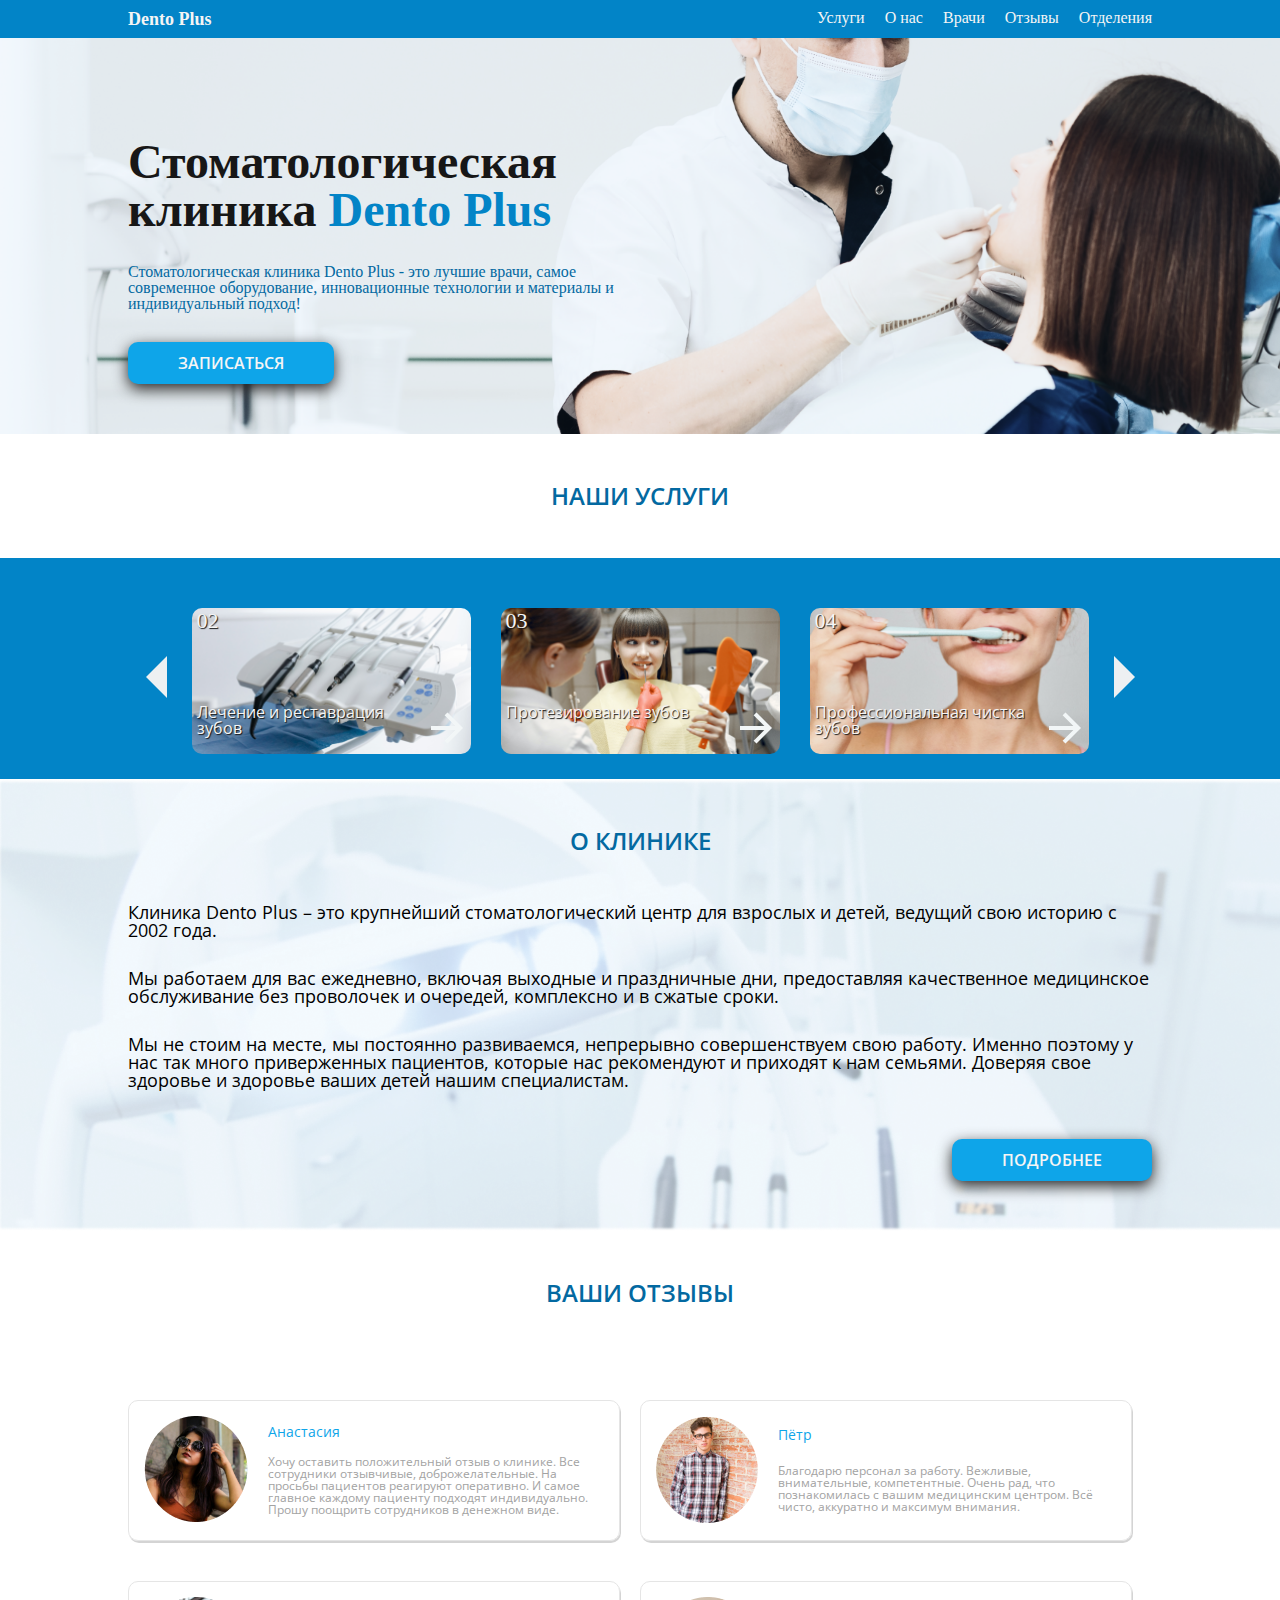
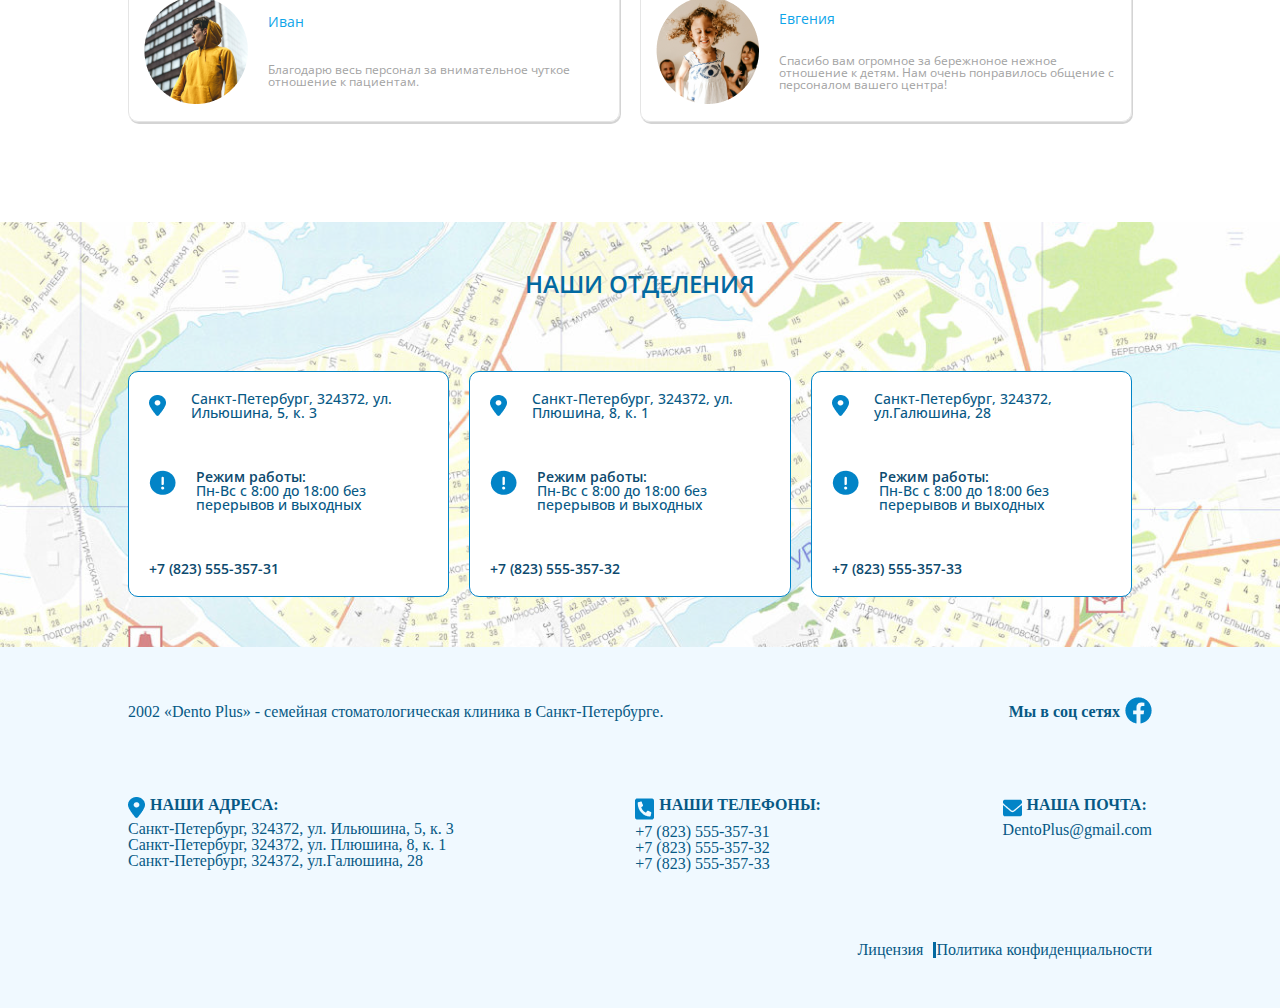
==== index.html @ 9b153ee0 "добавлен раздел со специалистами" ====
<!DOCTYPE html>
<html>
    <head>
        <meta charset="utf-8"/>
        <meta content="width=device-width, initial-scale=1.0" name="viewport">
        <title>Стоматология Dento Plus</title>
        <link rel="stylesheet" type="text/css" href="index.css"/>
        <link rel="stylesheet" type="text/css" href="Caries.html"/>
        <link rel="stylesheet" type="text/css" href="reset.css"/>
        <link rel="preconnect" href="https://fonts.googleapis.com">
        <link rel="preconnect" href="https://fonts.gstatic.com" crossorigin>
        <link href="https://fonts.googleapis.com/css2?family=Open+Sans:ital,wght@0,300;0,400;0,500;0,700;1,300;1,500&display=swap" rel="stylesheet">

    </head>
    <body>
        <header>
            <div class="head-line">
                <div class="content">
                    <div class="head-line__items">
                        <div class="dentoplus">Dento Plus</div>
                    <div class="head-line__navigation">
                        <div class="head-line__navigation_item">Услуги</div>
                        <div class="head-line__navigation_item">О нас</div>
                        <div class="head-line__navigation_item">Врачи</div>
                        <div class="head-line__navigation_item">Отзывы</div>
                        <div class="head-line__navigation_item">Отделения</div>

                    </div>
                    </div>

                </div>
            </div>
            <div class="head-image">
                <div class="content">
                    <div class="headtext-container">
                        <div class="headtext-container__title">Стоматологическая клиника <span class="headtext-container__titledento">Dento Plus</span></div>
                        <div class="headtext-container__text">Стоматологическая клиника Dentо Plus - это лучшие врачи, 
                            самое современное оборудование, инновационные технологии и материалы и индивидуальный подход!
                        </div>
                        <div class="headtext-container__button"><button>ЗАПИСАТЬСЯ</button></div>
    
                    </div>

                </div>
                
            </div>
        </header>
        <main>
            <div class="content"><div class="title service-title" align=center >НАШИ УСЛУГИ</div></div>
            
            <div class="service-area">
                
                <div class="content service-content">
                    <div class="arrow-icon">
                        <img src="dentoplus-images/arrow_left_icon.png" alt=""/>
                    </div>
                    <div class="service-container__items">
                        <div class="service-container__item service02">
                           <div class="service-container__item_number">02</div>
                           <div class="service-container_item__mini">
                              <div class="service-container__item_name">Лечение и реставрация зубов</div>
                              <div class="arrow-right"> <img src="dentoplus-images/arrow_right_line_icon.png" alt=""/></div>
                            </div>
                        </div>
                        <div class="service-container__item service03">
                            <div class="service-container__item_number">03</div>
                            <div class="service-container_item__mini">
                                <div class="service-container__item_name">Протезирование зубов</div>
                                <div class="arrow-right"> <img src="dentoplus-images/arrow_right_line_icon.png" alt=""/></div>
                            </div>
                        </div>
                        <div class="service-container__item service04">
                            <div class="service-container__item_number">04</div>
                            <div class="service-container_item__mini">
                                <div class="service-container__item_name">Профессиональная чистка зубов</div>
                                 <div class="arrow-right"> <img src="dentoplus-images/arrow_right_line_icon.png" alt=""/></div>
                            </div>
                            
                        </div>
                    </div>
                    <div class="arrow-icon">
                        <img src="dentoplus-images/arrow_icontoright.png" alt=""/>
                    </div>
                </div>
                
            </div>
            <div class="about-clinic__area">
                <div class="content about-clinic__container">
                    <div class="title about-clinic__container_title" align="center">О КЛИНИКЕ</div>
                    <div class="about-clinic__container_text">
                        <p>Клиника Dentо Plus  – это крупнейший стоматологический центр для взрослых и детей, ведущий свою историю с 2002 года.</p>
                        <p>Мы работаем для вас ежедневно, включая выходные и праздничные дни, предоставляя качественное медицинское обслуживание 
                            без проволочек и очередей, комплексно и в сжатые сроки.</p>
                        <p>Мы не стоим на месте, мы постоянно развиваемся, непрерывно совершенствуем свою работу. 
                            Именно поэтому у нас так много приверженных пациентов, которые нас рекомендуют и приходят к нам семьями. 
                            Доверяя свое здоровье и здоровье ваших детей нашим специалистам.</p>
                    </div>
                    <div class="about-clinic__container__button"><button>ПОДРОБНЕЕ</button></div>
                </div>
            </div>
            <div class="content">
                <div class="title" align="center">ВАШИ ОТЗЫВЫ</div>
                <div class="content content-feedback">
                    <div class="content-feedback__item">
                    <div class="client-image"><img src="dentoplus-images/client-1.png" alt=""/></div>
                    <div class="feedback-box">
                        <div class="feedback-box__name">Анастасия</div>
                        <div class="feedback-box__text">Хочу оставить положительный отзыв о клинике. 
                            Все сотрудники отзывчивые, доброжелательные. На просьбы пациентов реагируют оперативно. 
                            И самое главное каждому пациенту подходят индивидуально. Прошу поощрить сотрудников в денежном виде.</div>
                    </div>
                    </div>
                <div class="content-feedback__item">
                    <div class="client-image"> <img src="dentoplus-images/client-2.png" alt=""/> </div>
                    <div class="feedback-box">
                        <div class="feedback-box__name">Пётр</div>
                        <div class="feedback-box__text">Благодарю персонал за работу. Вежливые, внимательные, компетентные. 
                            Очень рад, что познакомилась с вашим медицинским центром. Всё чисто, аккуратно и максимум внимания.</div>
                    </div>
                </div>
                <div class="content-feedback__item">
                    <div class="client-image"> <img src="dentoplus-images\client-3.png" alt=""/> </div>
                    <div class="feedback-box">
                        <div class="feedback-box__name">Иван</div>
                        <div class="feedback-box__text">Благодарю весь персонал за внимательное чуткое отношение к пациентам.</div>
                    </div>
                </div>
                <div class="content-feedback__item">
                    <div class="client-image"> <img src="dentoplus-images\client-4.png" alt=""/></div>
                    <div class="feedback-box">
                        <div class="feedback-box__name">Евгения</div>
                        <div class="feedback-box__text">Спасибо вам огромное за бережноное нежное отношение к детям. Нам очень понравилось 
                            общение с персоналом вашего центра!</div>
                    </div>
                </div>
                </div>
            </div>
            <div class="branch-container">
                <div class="branch-container__background">
                    <div class="content"><div class="title branch-container__title" align="center">НАШИ ОТДЕЛЕНИЯ</div>
                    <div class="branch-container__items">
                        <div class="branch-container__item">
                            <div class="branch-container__item-adress">
                                <div class="branch-container__location-icon"> <img src="dentoplus-images/location-icon.png" alt=""/></div>
                                <div class="branch-container__adress">Санкт-Петербург, 324372, ул. Ильюшина, 5, к. 3</div>
                            </div>
                            <div class="branch-container__item-worktime">
                                <div class="branch-container__item-worktime_icon"> <img src="dentoplus-images/circle-info-icon.png" alt=""/></div>
                                <div class="branch-container__item-worktime_text">
                                    <p class="item-worktime__title">Режим работы:</p>
                                    <p>Пн-Вс с 8:00 до 18:00 без перерывов и выходных</p>
                                </div>
                            </div>
                            <div class="branch-container_item-contact">+7 (823) 555-357-31</div>
                            
                        </div>
                        <div class="branch-container__item">
                            <div class="branch-container__item-adress">
                                <div class="branch-container__location-icon"> <img src="dentoplus-images/location-icon.png" alt=""/></div>
                                <div class="branch-container__adress">Санкт-Петербург, 324372, ул. Плюшина, 8, к. 1</div>
                            </div>
                            <div class="branch-container__item-worktime">
                                <div class="branch-container__item-worktime_icon"> <img src="dentoplus-images/circle-info-icon.png" alt=""/></div>
                                <div class="branch-container__item-worktime_text">
                                    <p class="item-worktime__title">Режим работы:</p>
                                    <p>Пн-Вс с 8:00 до 18:00 без перерывов и выходных</p>
                                </div>
                            </div>
                            <div class="branch-container_item-contact">+7 (823) 555-357-32</div>
                            
                        </div>
                        <div class="branch-container__item">
                            <div class="branch-container__item-adress">
                                <div class="branch-container__location-icon"> <img src="dentoplus-images/location-icon.png" alt=""/></div>
                                <div class="branch-container__adress">Санкт-Петербург, 324372, ул.Галюшина, 28</div>
                            </div>
                            <div class="branch-container__item-worktime">
                                <div class="branch-container__item-worktime_icon"> <img src="dentoplus-images/circle-info-icon.png" alt=""/></div>
                                <div class="branch-container__item-worktime_text">
                                    <p class="item-worktime__title">Режим работы:</p>
                                    <p>Пн-Вс с 8:00 до 18:00 без перерывов и выходных</p>
                                </div>
                            </div>
                            <div class="branch-container_item-contact">+7 (823) 555-357-33</div>
                            
                        </div>
                    </div>
                </div>
                </div>
                
            </div> 
        </main>
        <footer>
            <div class="content footer-content">
                <div class="footer__firsrow">
                    <div class="footer__firstrow_text">2002 «Dentо Plus» - семейная стоматологическая  клиника в Санкт-Петербурге. </div>
                    <div class="footer__firstrow_social">
                        <div class="footer__firstrow_social-text">Мы в соц сетях</div>
                        <div class="footer__firstrow_social-icon"><img src="dentoplus-images/facebook-icon.png" alt=""/></div>
                    </div>
                </div>
                <div class="footer__secondrow">
                    <div class="footer__secondrow_adress">
                        <div class="footer__secondrow_title">
                            <div><img src="dentoplus-images/location-icon.png" alt=""/></div>
                            <p>НАШИ АДРЕСА:</p>
                        </div>
                        <p>Санкт-Петербург, 324372, ул. Ильюшина, 5, к. 3</p>
                        <p>Санкт-Петербург, 324372, ул. Плюшина, 8, к. 1</p>
                        <p>Санкт-Петербург, 324372, ул.Галюшина, 28</p>
                    </div>
                    <div class="footer__secondrow_phones">
                            <div class="footer__secondrow_title">
                                <div> <img src="dentoplus-images/phone-icon.png" alt=""/></div>
                                <p>НАШИ ТЕЛЕФОНЫ:</p>
                            </div>
                            <p>+7 (823) 555-357-31</p>
                            <p>+7 (823) 555-357-32</p>
                            <p>+7 (823) 555-357-33</p>
                                       
                    </div>
                    <div class="footer__secondrow_email">
                        <div class="footer__secondrow_title">
                            <div> <img src="dentoplus-images/email-icon.png" alt=""/></div>
                            <p>НАША ПОЧТА:</p>
                        </div>
                        <p>DentoPlus@gmail.com</p>
                    </div>
                </div>
                <div class="footer__thirdrow">
                    <div class="footer__thirdrow_license">Лицензия</div>
                    <div class="footer__thirdrow_politic">Политика конфиденциальности</div>
                </div>
            </div>
            
        </footer>
    

    </body>
</html>
---- index.css ----
*{
    font-family: 'Open Sans', sans-serif;
    box-sizing: border-box;
    --offset: 20px;
}
html{
    --primary-color1: #0ea5e9;
    --primary-color2:#f5f5f5;
    --primary-color3:#171717;
    --primary-color4:#262626;
    --primary-color5:#0284C7;
    --primary-color6:#0369a1;
    --primary-color7:#e5e5e5;
    --primary-color8:#a3a3a3;
    --primary-color9:#075985;
    --primary-color10:#0c4a6e;
    
}
.content{
    max-width: 1024px;
    margin: 0 auto;
    
}
.head-line{
    background-color: var(--primary-color5);
    padding: 10px 0px;
}
.head-line__items{
    display: flex;
    justify-content: space-between;
}
.head-line__navigation{
    display:flex;
    gap: 20px;
}
.head-line__navigation_item{
    color: var(--primary-color2);
    font-weight: 400;
    font-size: 16px;
}
.head-line__navigation_item:hover{
    color:var(--primary-color4);
    cursor: pointer;
}
.dentoplus{
    font-size: 18px;
    font-weight: 600;
    color:var(--primary-color2);

}
.head-image{
    background-image: url(dentoplus-images/hero.png);
    background-size: cover;
    padding-top: 100px;
    max-width: 100%;
}
.headtext-container{
    width: calc(100%/2);
    max-width: 100%;
    display: flex;
    flex-direction: column;
    gap: 30px;

}
.headtext-container__title{
    font-size: 48px;
    font-weight: 600;
    color: var(--primary-color3);
    max-width: 100%;

}
.headtext-container__titledento{
    color: var(--primary-color5);
}
.headtext-container__text{
    color:var(--primary-color6);
    font-size: 16px;
    box-sizing: border-box;
    max-width: 100%;
}
button{
    background-color: #0ea5e9;
    border-radius: 10px;
    color: var(--primary-color2);
    font-size: 16px;
    font-weight: 600;
    border: none;
    padding: 10px 50px;
    box-shadow:0px 5px 15px var(--primary-color4);
}
button:hover{
    background-color: var(--primary-color6);
    cursor: pointer;
    transition: 500ms;
}
.headtext-container__button{
    padding-bottom: 50px;
}
.title{
    color: var(--primary-color6);
    width: 100%;
    font-weight: 600;
    font-size: 24px;
    margin: 50px 0px;
}
.service-area{
    background-color: var(--primary-color5);
    padding-top: 50px;
    padding-bottom: 25px;
    display: flex;
}
.service-content{
    display: flex;
    gap: 10px;

}
.service-container__items{
    display: flex;
    gap: 30px;
    
}
.service-container__item{
    display: flex;
    flex-direction: column;
    gap:70px;
    border-radius: 10px;
    background-size: cover;
    background-position: center;
    flex-grow: 1;
    flex-basis: 0;
    
    
}
.service02{
    background-image: url(dentoplus-images/service-3.png);
}
.service03{
    background-image: url(dentoplus-images/service-2.png);
}
.service04{
    background-image: url(dentoplus-images/service-1.png);
}
.service-container__item_number{
    font-size: 22px;
    color: var(--primary-color2);
    font-family: 'Times New Roman', Times, serif;
    margin: 2px 5px;
    text-shadow:  1px 1px 1px #171717;
}
.service-container__item_name{
    color:var(--primary-color2);
    text-shadow: 1px 1px 1px   #171717;
    margin-left: 5px;
}
.service-container_item__mini{
    display: flex;
    justify-content: space-between;
    
}
.arrow-icon{
    margin-top: 45px;
}
.about-clinic__area{
    background-image:url(dentoplus-images/background-1.png);
    background-size: cover;
}
.about-clinic__container_title{
    margin:0;
}
.about-clinic__container{
    padding: 50px 0px;
}
.about-clinic__container_text{
    display: flex;
    flex-direction: column;
    gap:30px;
    margin:50px 0px;
    font-size: 18px;
}
.about-clinic__container__button{
    display: flex;
    justify-content: right;
    margin-top: 50px;
}
.content-feedback{
    display: flex;
    flex-wrap: wrap;
    gap:20px;
    max-width: 100%;
    padding-top: 25px;
    padding-bottom: 50px;
}
.content-feedback__item{
    display: flex;
    border: 1px solid var(--primary-color7);
    border-radius: 10px;
    box-shadow: 1px 2px #d4d4d4;
    padding: 15px;
    gap:20px;
    width: calc(100%/2 - var(--offset));
    max-width: 100%;
    margin-top: 20px;
}
.feedback-box{
    display: flex;
    flex-direction: column;
    justify-content: space-around;
}
.feedback-box__name{
    font-size: 14px;
    font-weight: 400;
    color:var(--primary-color1);

}
.feedback-box__text{
    color: var(--primary-color8);
    font-size: 12px;
}
.branch-container{
    background-image: url(dentoplus-images/map-background.png);
    background-color: rgba(255, 255, 255, 0.475);
    background-blend-mode: overlay;

}
.branch-container__background{
    
}
.branch-container__title{
    padding-top:50px;
}
.branch-container__items{
    display:flex;
    gap:20px;
    padding-top:25px;
    padding-bottom: 50px;
}
.branch-container__item{
    display: flex;
    flex-direction: column;
    border:1px solid var(--primary-color5);
    border-radius: 10px;
    padding: 20px;
    width: calc(100%/3 - var(--offset));
    max-width: 100%;
    background-color: white;
    opacity: 1.5;
    gap: 50px;
    font-size: 14px;
    color: var(--primary-color9);
    font-weight: 500;
}
.branch-container__item-adress{
    display:flex;
    gap:25px;
    align-items: center;
}
.branch-container__item-worktime{
    display:flex;
    gap:20px;

}
.item-worktime__title{
    color: var(--primary-color10);
    font-weight: 600;

}
.branch-container_item-contact{
    color: var(--primary-color10);
    font-weight: 600;
}
footer{
    background-color: #F0F9FF;
    color:var(--primary-color9);
}
.footer-content{
    display: flex;
    flex-direction: column;
    padding: 50px 0px;
    gap: 20px;
}
.footer__firsrow{
    display:flex;
    flex-direction: row;
    justify-content: space-between;
    align-items: center;
}
.footer__firstrow_social{
    display:flex;
    align-items: center;
    font-weight: 600;
    gap: 5px;

}
.footer__secondrow{
    display: flex;
    justify-content: space-between;
    margin: 50px 0px;
}
.footer__secondrow_title{
    display: flex;
    font-weight: 600;
    gap: 5px;
}
.footer__thirdrow{
    display: flex;
    gap: 10px;
    justify-content: right;
}
.footer__thirdrow_politic{
    border-left: 3px solid var(--primary-color6);
}

@media(max-width:1024px){
    .head-image{
        background-position: center;
        background-size: cover;
    }
}
@media(max-width:768px){
    .head-line__items{
        flex-direction: column;
    }
    .head-line__navigation{
        justify-content: center;
        max-width: 100%;
    }
    .headtext-container{
        align-items: center;
        justify-content: center;
    }
    .service-content{
        justify-content: center;
        align-items: center;
    }
    .branch-container__item{
        width: calc(100%/3);
        margin: 0 10px;
    }
    .footer__secondrow{
        gap:30px;
    }

}
@media(max-width:600px){
    .head-line__items{
        flex-direction: column;
    }
    .headtext-container__title{
        font-size: 36px;
    }
    
    .headtext-container{
        margin: 0;
    }
    .service-content{
        flex-direction: column;
        justify-content: center;
        align-items: center;
    }
    .service-container__items{
        flex-direction: column;
    }
    .arrow-icon{
        transform: rotate(90deg);
    }
    .about-clinic__container{
        flex-wrap: wrap;
    }
    .content-feedback{
        flex-direction: column;
    }
    .content-feedback__item{
        flex-direction: column;
        width: calc(100% - var(--offset));
        align-items: center;
        
    }
    .branch-container__items{
        flex-direction: column;
        align-items: center;
        
    }
    .branch-container__item{
        width: calc(100% - var(--offset));
    }
    
    
    .footer__firsrow{
        flex-wrap: wrap;
        max-width: 100%;
        gap:10px;
    }
    .footer__secondrow{
        flex-direction: column;
        gap:30px;
    }
}
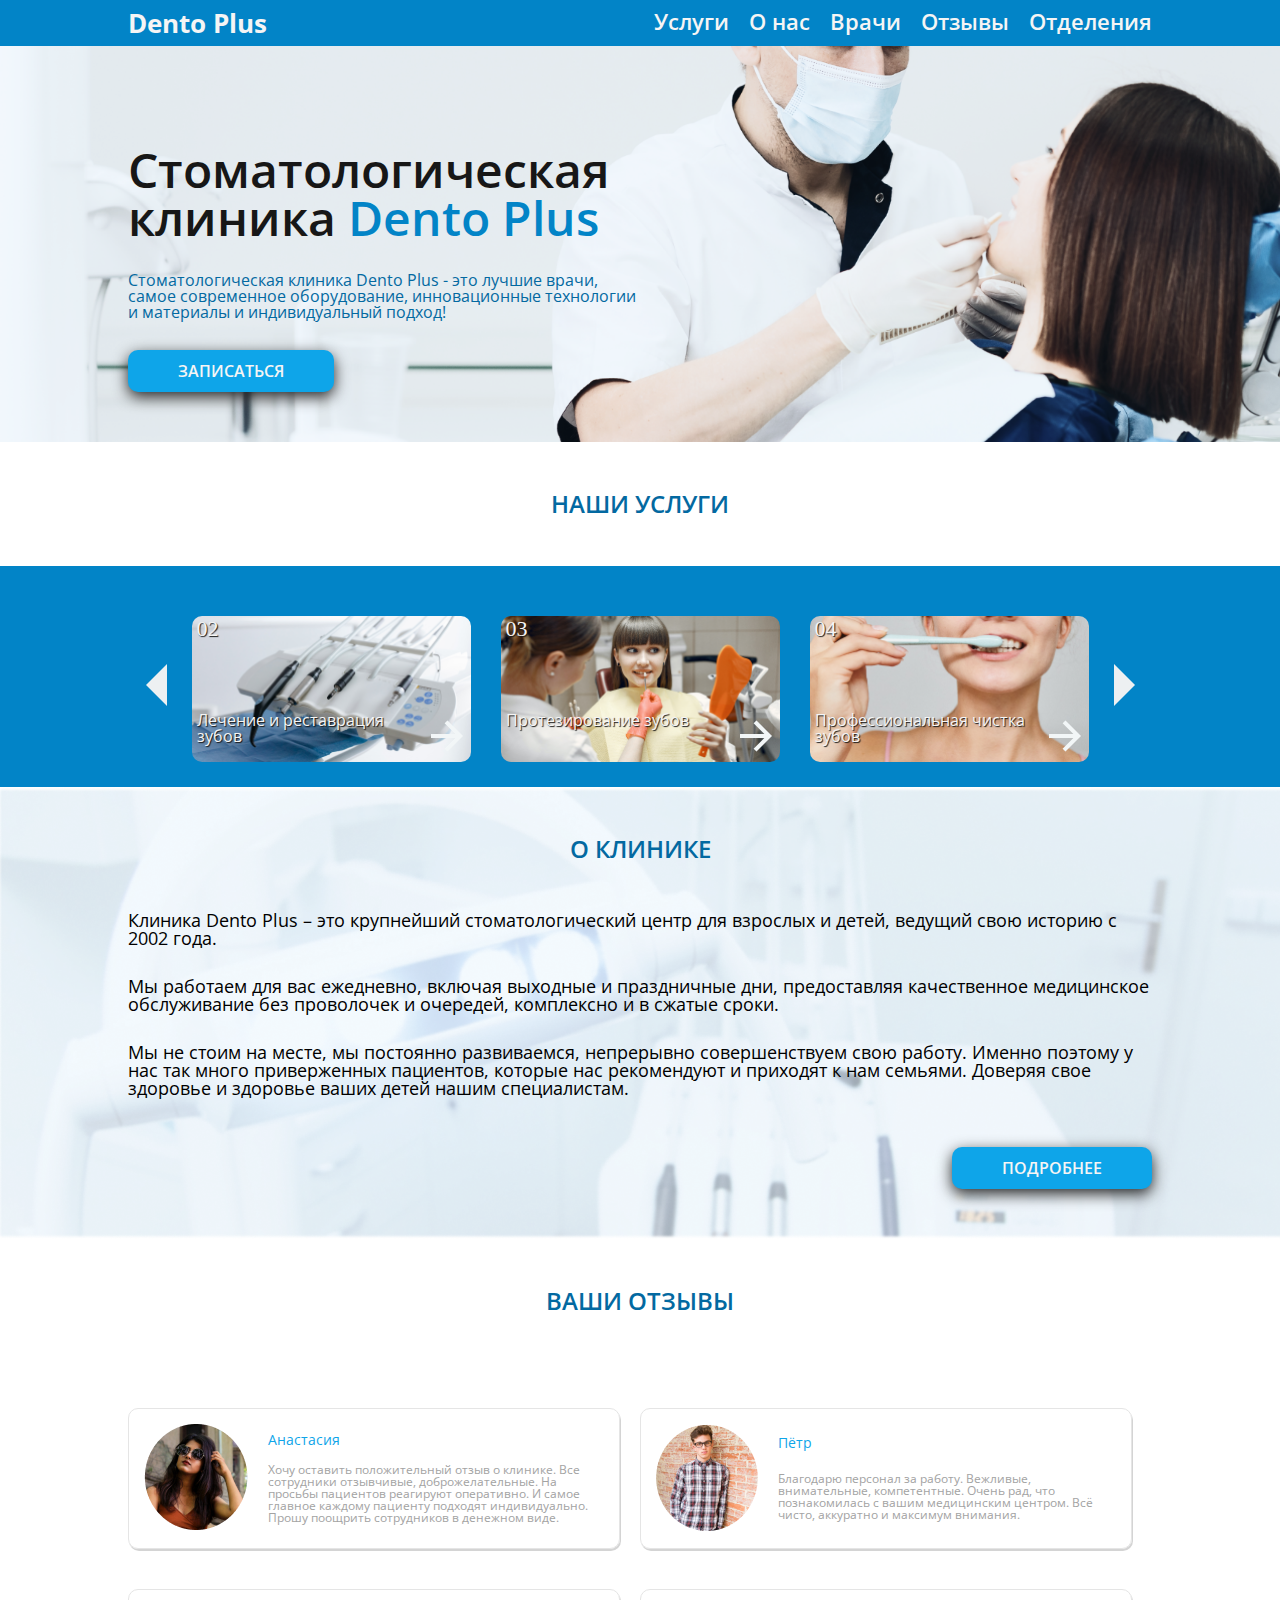
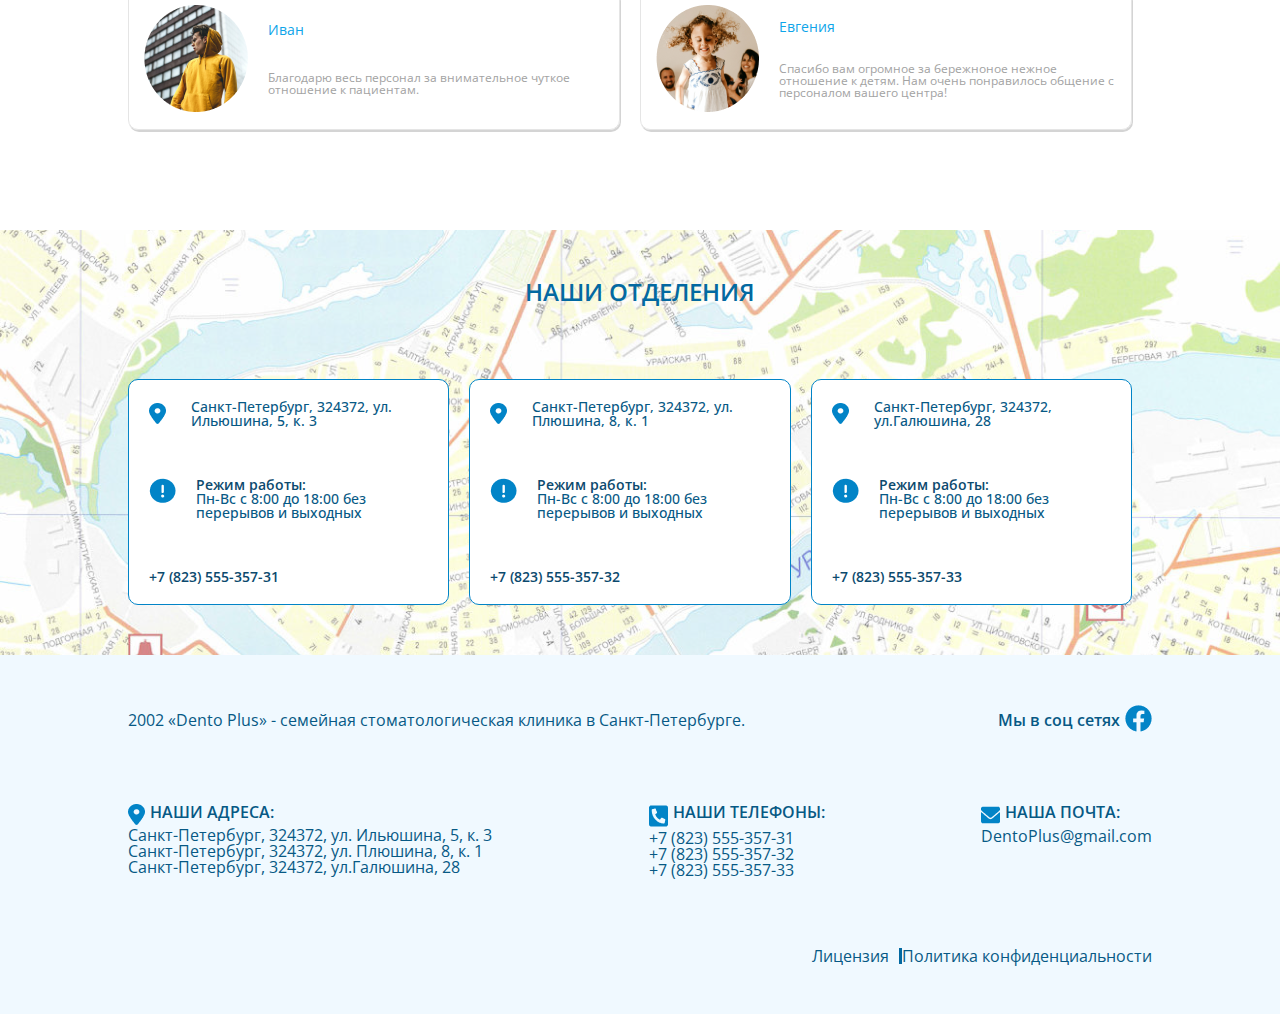
==== commit 14b825e3: "добавлены ссылки для файла index" ====
--- a/index.html
+++ b/index.html
@@ -19,11 +19,11 @@
                     <div class="head-line__items">
                         <div class="dentoplus">Dento Plus</div>
                     <div class="head-line__navigation">
-                        <div class="head-line__navigation_item">Услуги</div>
-                        <div class="head-line__navigation_item">О нас</div>
-                        <div class="head-line__navigation_item">Врачи</div>
-                        <div class="head-line__navigation_item">Отзывы</div>
-                        <div class="head-line__navigation_item">Отделения</div>
+                        <div class="head-line__navigation_item"><a class="link" href="http://127.0.0.1:5500/Caries.html">Услуги</a></div>
+                        <div class="head-line__navigation_item"><a class="link" href="#aboutclinic">О нас</a></div>
+                        <div class="head-line__navigation_item"><a class="link" href="http://127.0.0.1:5500/doctors.html">Врачи</a></div>
+                        <div class="head-line__navigation_item"><a class="link" href="#feedbacks">Отзывы</a></div>
+                        <div class="head-line__navigation_item"><a class="link" href="#branches">Отделения</a></div>
 
                     </div>
                     </div>
@@ -86,7 +86,7 @@
             </div>
             <div class="about-clinic__area">
                 <div class="content about-clinic__container">
-                    <div class="title about-clinic__container_title" align="center">О КЛИНИКЕ</div>
+                    <div class="title about-clinic__container_title" align="center" id="aboutclinic">О КЛИНИКЕ</div>
                     <div class="about-clinic__container_text">
                         <p>Клиника Dentо Plus  – это крупнейший стоматологический центр для взрослых и детей, ведущий свою историю с 2002 года.</p>
                         <p>Мы работаем для вас ежедневно, включая выходные и праздничные дни, предоставляя качественное медицинское обслуживание 
@@ -99,7 +99,7 @@
                 </div>
             </div>
             <div class="content">
-                <div class="title" align="center">ВАШИ ОТЗЫВЫ</div>
+                <div class="title" align="center" id="feedbacks">ВАШИ ОТЗЫВЫ</div>
                 <div class="content content-feedback">
                     <div class="content-feedback__item">
                     <div class="client-image"><img src="dentoplus-images/client-1.png" alt=""/></div>
@@ -137,7 +137,7 @@
             </div>
             <div class="branch-container">
                 <div class="branch-container__background">
-                    <div class="content"><div class="title branch-container__title" align="center">НАШИ ОТДЕЛЕНИЯ</div>
+                    <div class="content"><div class="title branch-container__title" align="center" id="branches">НАШИ ОТДЕЛЕНИЯ</div>
                     <div class="branch-container__items">
                         <div class="branch-container__item">
                             <div class="branch-container__item-adress">
@@ -196,7 +196,7 @@
                     <div class="footer__firstrow_text">2002 «Dentо Plus» - семейная стоматологическая  клиника в Санкт-Петербурге. </div>
                     <div class="footer__firstrow_social">
                         <div class="footer__firstrow_social-text">Мы в соц сетях</div>
-                        <div class="footer__firstrow_social-icon"><img src="dentoplus-images/facebook-icon.png" alt=""/></div>
+                        <div class="footer__firstrow_social-icon"><a href="https://www.facebook.com/"><img src="dentoplus-images/facebook-icon.png" alt=""/></a></div>
                     </div>
                 </div>
                 <div class="footer__secondrow">
--- a/index.css
+++ b/index.css
@@ -19,6 +19,7 @@
 .content{
     max-width: 1024px;
     margin: 0 auto;
+    font-family: 'Open Sans', sans-serif;
     
 }
 .head-line{
@@ -35,18 +36,25 @@
 }
 .head-line__navigation_item{
     color: var(--primary-color2);
-    font-weight: 400;
-    font-size: 16px;
+    font-weight: 600;
+    font-size: 22px;
 }
 .head-line__navigation_item:hover{
     color:var(--primary-color4);
     cursor: pointer;
 }
 .dentoplus{
-    font-size: 18px;
-    font-weight: 600;
+    font-size: 26px;
+    font-weight: 700;
     color:var(--primary-color2);
 
+}
+.link{
+    color: var(--primary-color2);
+    text-decoration: none;
+}
+.link:hover{
+    color: var(--primary-color8);
 }
 .head-image{
     background-image: url(dentoplus-images/hero.png);
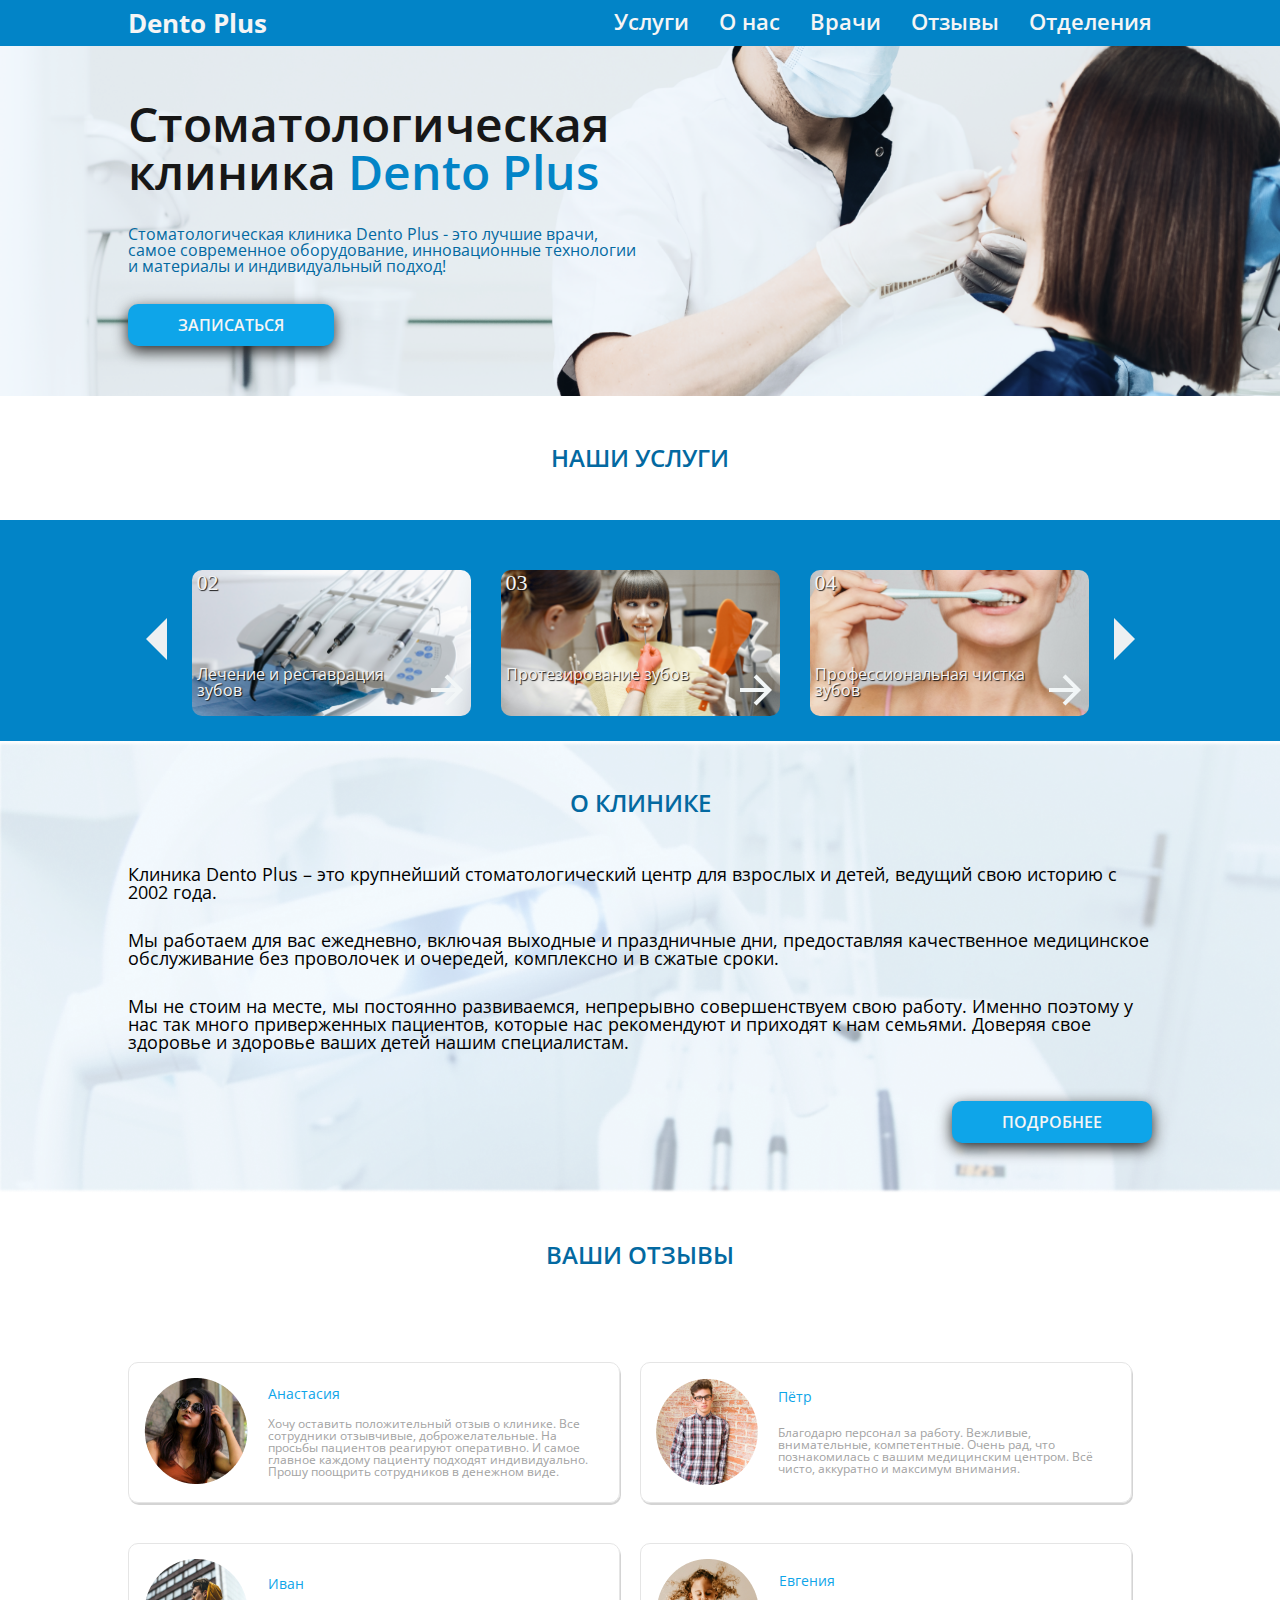
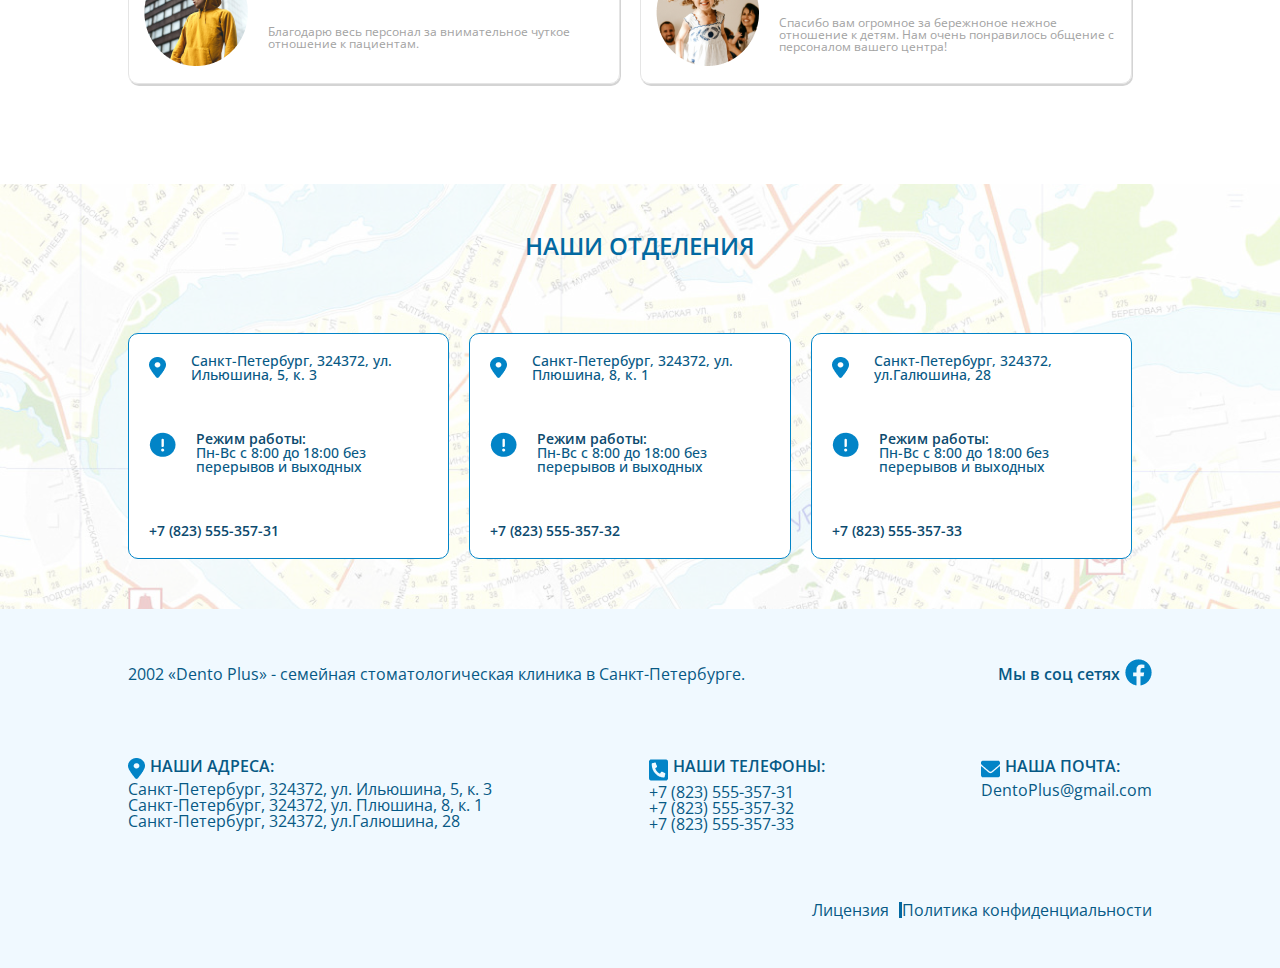
==== commit 12ea2131: "исправлены ссылки в head-line" ====
--- a/index.html
+++ b/index.html
@@ -19,11 +19,11 @@
                     <div class="head-line__items">
                         <div class="dentoplus">Dento Plus</div>
                     <div class="head-line__navigation">
-                        <div class="head-line__navigation_item"><a class="link" href="http://127.0.0.1:5500/Caries.html">Услуги</a></div>
-                        <div class="head-line__navigation_item"><a class="link" href="#aboutclinic">О нас</a></div>
-                        <div class="head-line__navigation_item"><a class="link" href="http://127.0.0.1:5500/doctors.html">Врачи</a></div>
-                        <div class="head-line__navigation_item"><a class="link" href="#feedbacks">Отзывы</a></div>
-                        <div class="head-line__navigation_item"><a class="link" href="#branches">Отделения</a></div>
+                        <div class="head-line__navigation_item"><a class="link" href="https://dentoplus-clinic.ru/#service">Услуги</a></div>
+                        <div class="head-line__navigation_item"><a class="link" href="https://dentoplus-clinic.ru/#aboutclinic">О нас</a></div>
+                        <div class="head-line__navigation_item"><a class="link" href="https://dentoplus-clinic.ru//#doctors.html">Врачи</a></div>
+                        <div class="head-line__navigation_item"><a class="link" href="https://dentoplus-clinic.ru/#feedbacks">Отзывы</a></div>
+                        <div class="head-line__navigation_item"><a class="link" href="https://dentoplus-clinic.ru/#branches">Отделения</a></div>
 
                     </div>
                     </div>
--- a/index.css
+++ b/index.css
@@ -25,6 +25,9 @@
 .head-line{
     background-color: var(--primary-color5);
     padding: 10px 0px;
+    position: fixed;
+    right: 0;
+    left: 0;
 }
 .head-line__items{
     display: flex;
@@ -32,7 +35,7 @@
 }
 .head-line__navigation{
     display:flex;
-    gap: 20px;
+    gap: 30px;
 }
 .head-line__navigation_item{
     color: var(--primary-color2);
@@ -55,6 +58,9 @@
 }
 .link:hover{
     color: var(--primary-color8);
+}
+.link:visited{
+    color: var(--primary-color10);
 }
 .head-image{
     background-image: url(dentoplus-images/hero.png);
@@ -226,7 +232,7 @@
 }
 .branch-container{
     background-image: url(dentoplus-images/map-background.png);
-    background-color: rgba(255, 255, 255, 0.475);
+    background-color: rgba(255, 255, 255, 0.789);
     background-blend-mode: overlay;
 
 }
@@ -323,10 +329,17 @@
         background-position: center;
         background-size: cover;
     }
+    .content{
+        margin: 0 20px;
+    }
 }
 @media(max-width:768px){
+    .content{
+        margin: 0 20px;
+    }
     .head-line__items{
         flex-direction: column;
+        gap: 10px;
     }
     .head-line__navigation{
         justify-content: center;
@@ -350,8 +363,18 @@
 
 }
 @media(max-width:600px){
+    .content{
+        margin: 0 20px;
+    }
     .head-line__items{
         flex-direction: column;
+        gap: 10px;
+    }
+    .head-line__navigation{
+        gap:10px;
+    }
+    .head-line__navigation_item{
+        font-size: 16px;
     }
     .headtext-container__title{
         font-size: 36px;
@@ -364,12 +387,18 @@
         flex-direction: column;
         justify-content: center;
         align-items: center;
+        margin-left: 50px;
     }
     .service-container__items{
-        flex-direction: column;
+        height: 200px;
+        flex-direction: column;
+        overflow: scroll;
+    }
+    .service-area{
+        margin-bottom: 50px;
     }
     .arrow-icon{
-        transform: rotate(90deg);
+        display: none;
     }
     .about-clinic__container{
         flex-wrap: wrap;
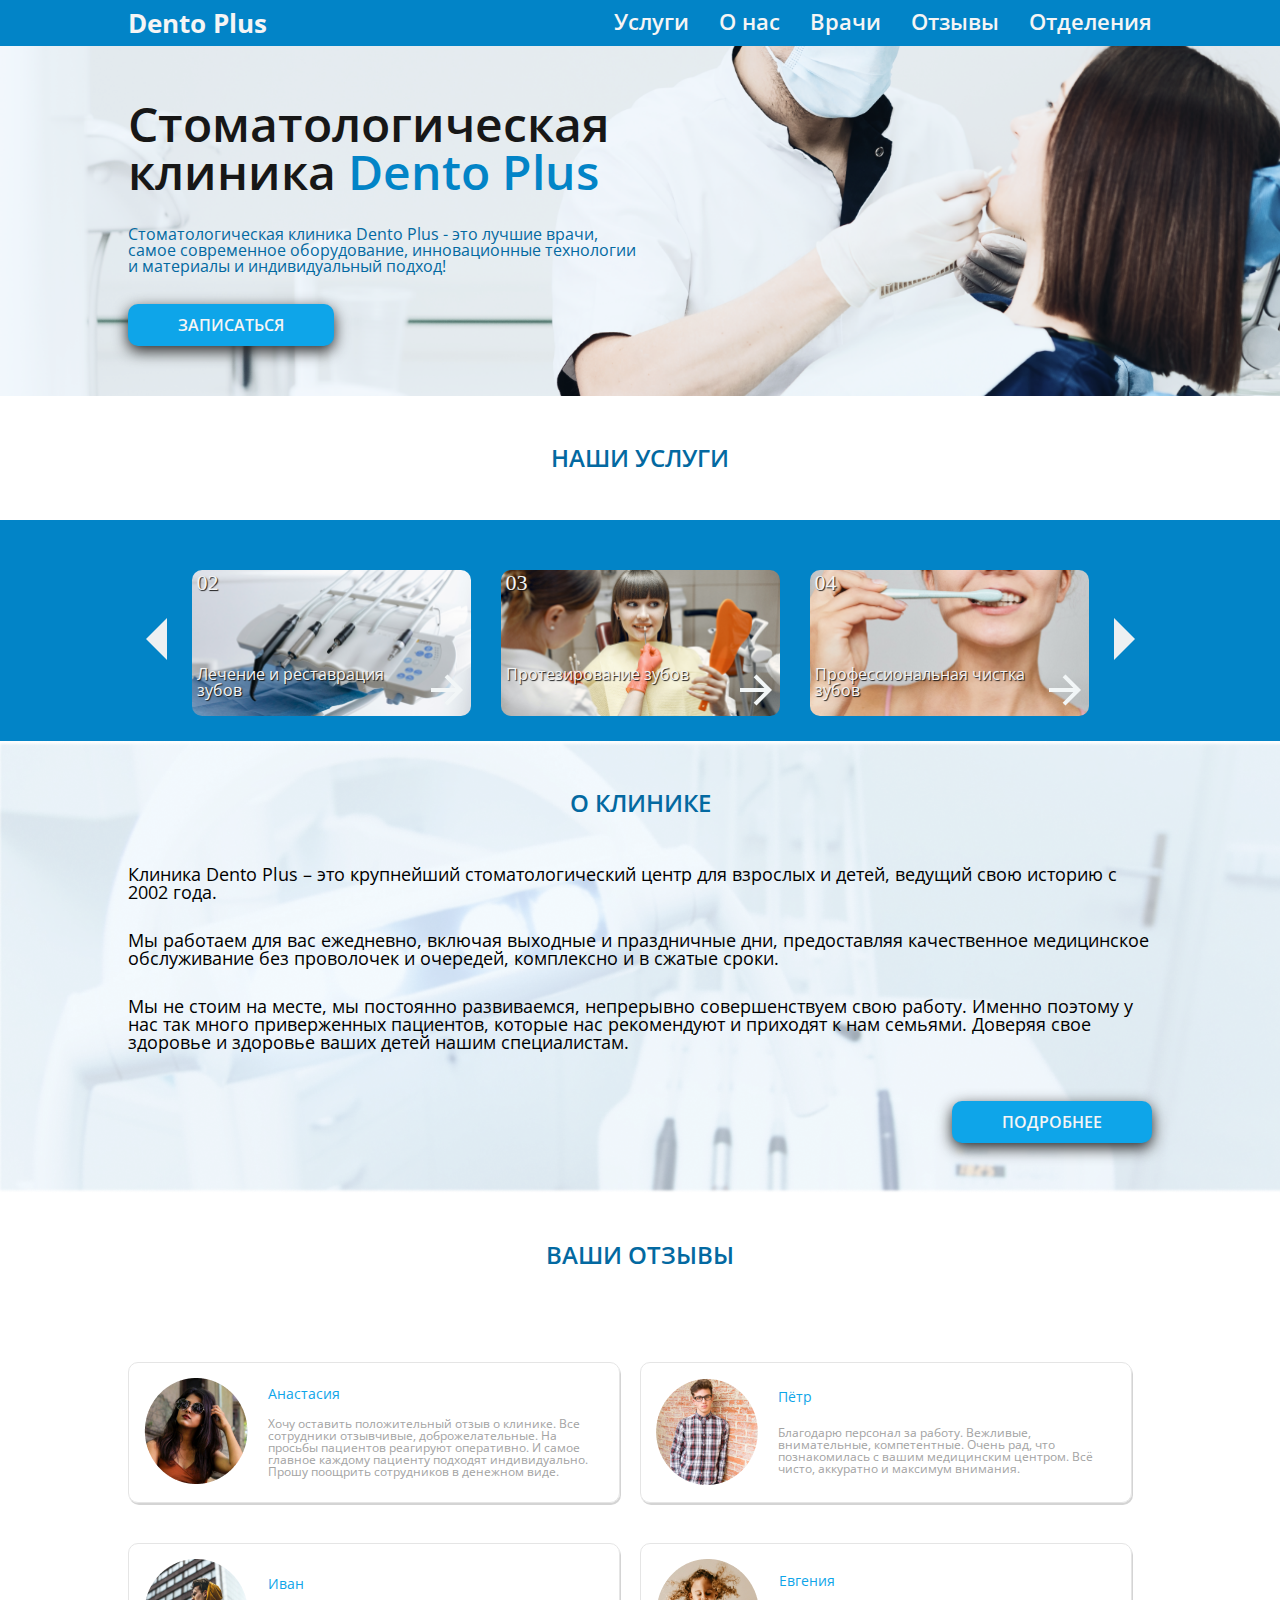
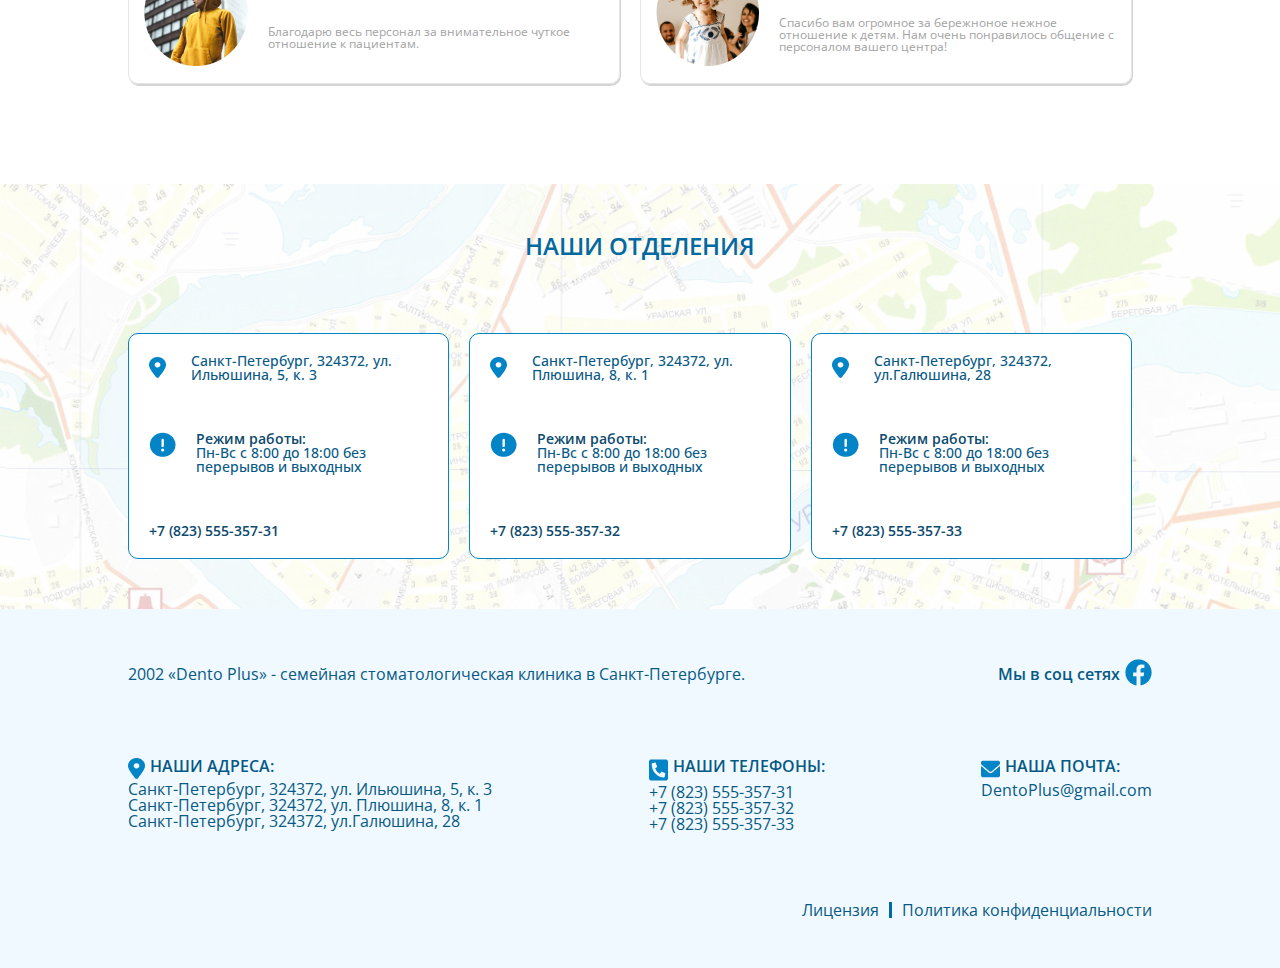
==== commit f84cb3d6: "ссылки в head line" ====
--- a/index.html
+++ b/index.html
@@ -19,9 +19,9 @@
                     <div class="head-line__items">
                         <div class="dentoplus">Dento Plus</div>
                     <div class="head-line__navigation">
-                        <div class="head-line__navigation_item"><a class="link" href="https://dentoplus-clinic.ru/#service">Услуги</a></div>
+                        <div class="head-line__navigation_item"><a class="link" href="https://dentoplus-clinic.ru/caries.html">Услуги</a></div>
                         <div class="head-line__navigation_item"><a class="link" href="https://dentoplus-clinic.ru/#aboutclinic">О нас</a></div>
-                        <div class="head-line__navigation_item"><a class="link" href="https://dentoplus-clinic.ru//#doctors.html">Врачи</a></div>
+                        <div class="head-line__navigation_item"><a class="link" href="https://dentoplus-clinic.ru//doctors.html">Врачи</a></div>
                         <div class="head-line__navigation_item"><a class="link" href="https://dentoplus-clinic.ru/#feedbacks">Отзывы</a></div>
                         <div class="head-line__navigation_item"><a class="link" href="https://dentoplus-clinic.ru/#branches">Отделения</a></div>
 
--- a/index.css
+++ b/index.css
@@ -59,9 +59,6 @@
 .link:hover{
     color: var(--primary-color8);
 }
-.link:visited{
-    color: var(--primary-color10);
-}
 .head-image{
     background-image: url(dentoplus-images/hero.png);
     background-size: cover;
@@ -319,9 +316,11 @@
     display: flex;
     gap: 10px;
     justify-content: right;
+    padding-left: 10px;
 }
 .footer__thirdrow_politic{
     border-left: 3px solid var(--primary-color6);
+    padding-left: 10px;
 }
 
 @media(max-width:1024px){
@@ -377,7 +376,10 @@
         font-size: 16px;
     }
     .headtext-container__title{
-        font-size: 36px;
+        font-size: 32px;
+    }
+    .headtext-container__button{
+        margin: auto;
     }
     
     .headtext-container{
@@ -387,7 +389,7 @@
         flex-direction: column;
         justify-content: center;
         align-items: center;
-        margin-left: 50px;
+        margin:auto;
     }
     .service-container__items{
         height: 200px;
@@ -431,4 +433,5 @@
         flex-direction: column;
         gap:30px;
     }
-}
+    
+}
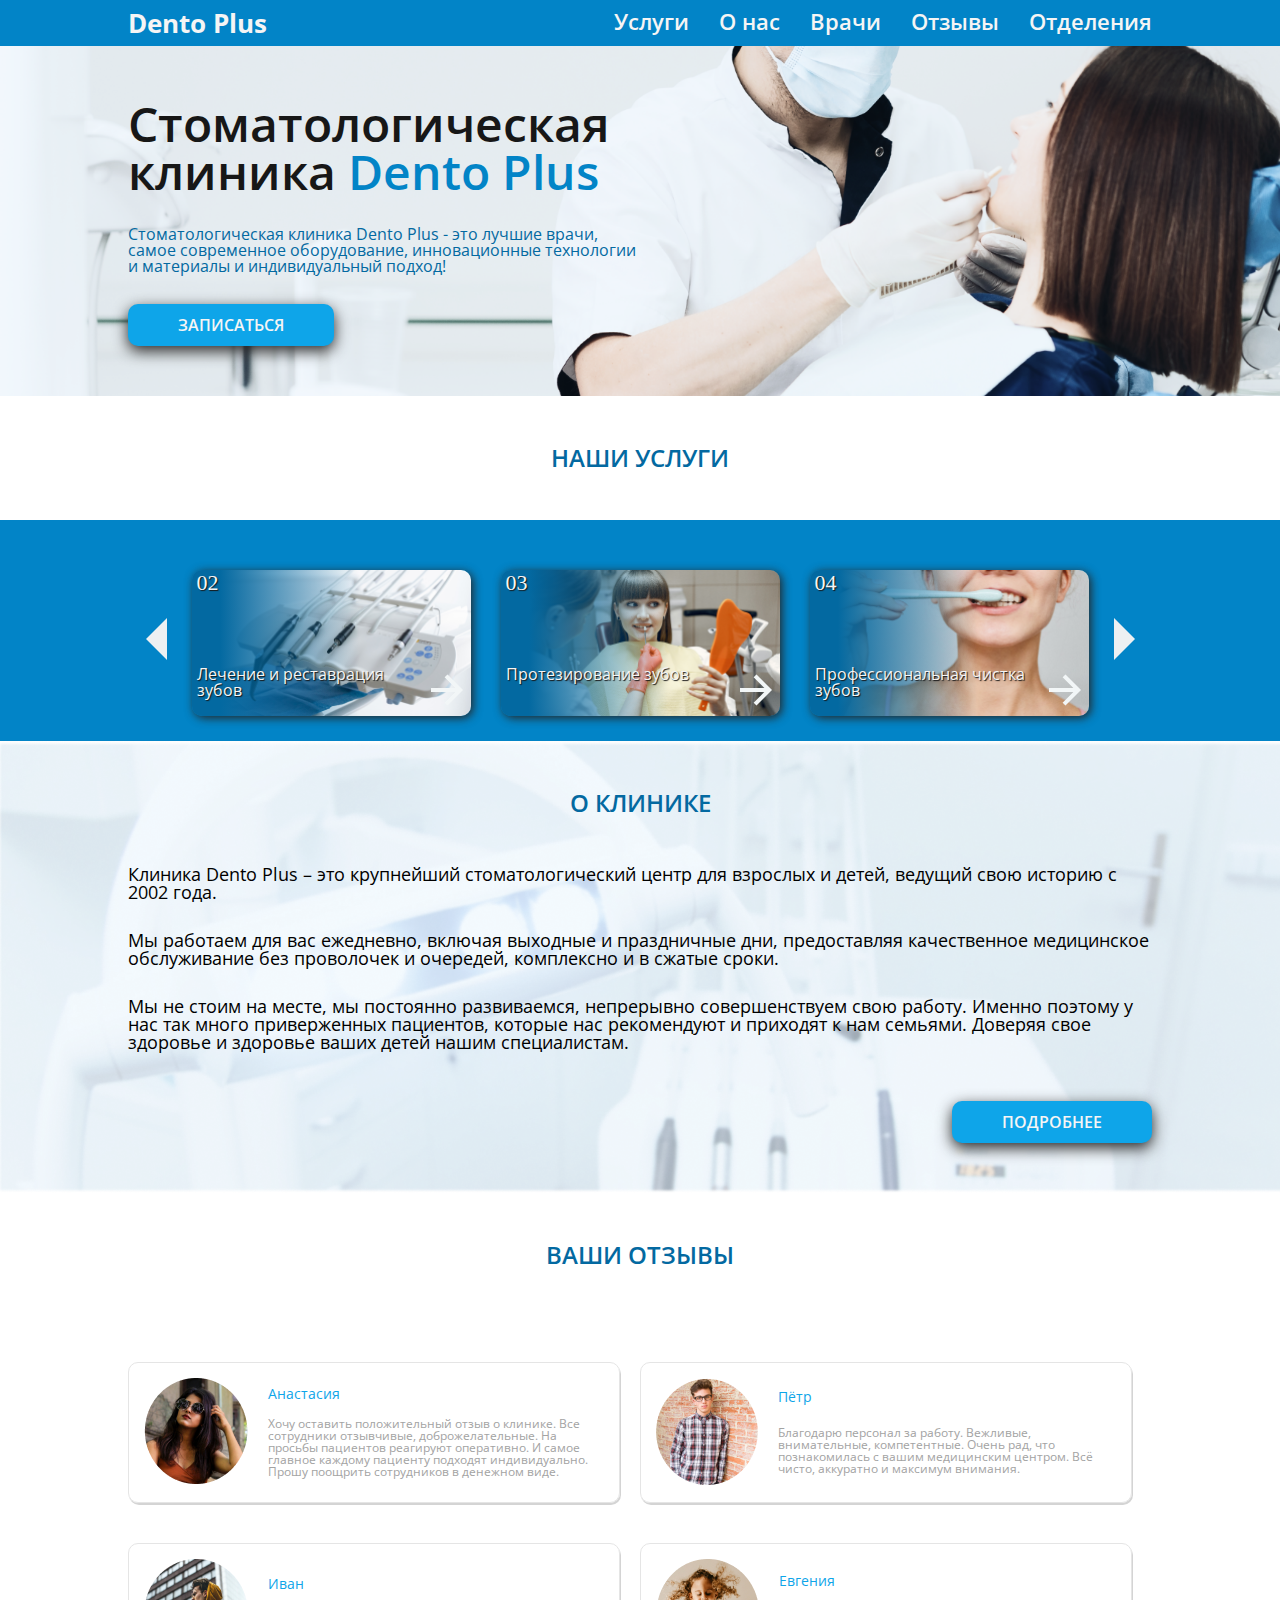
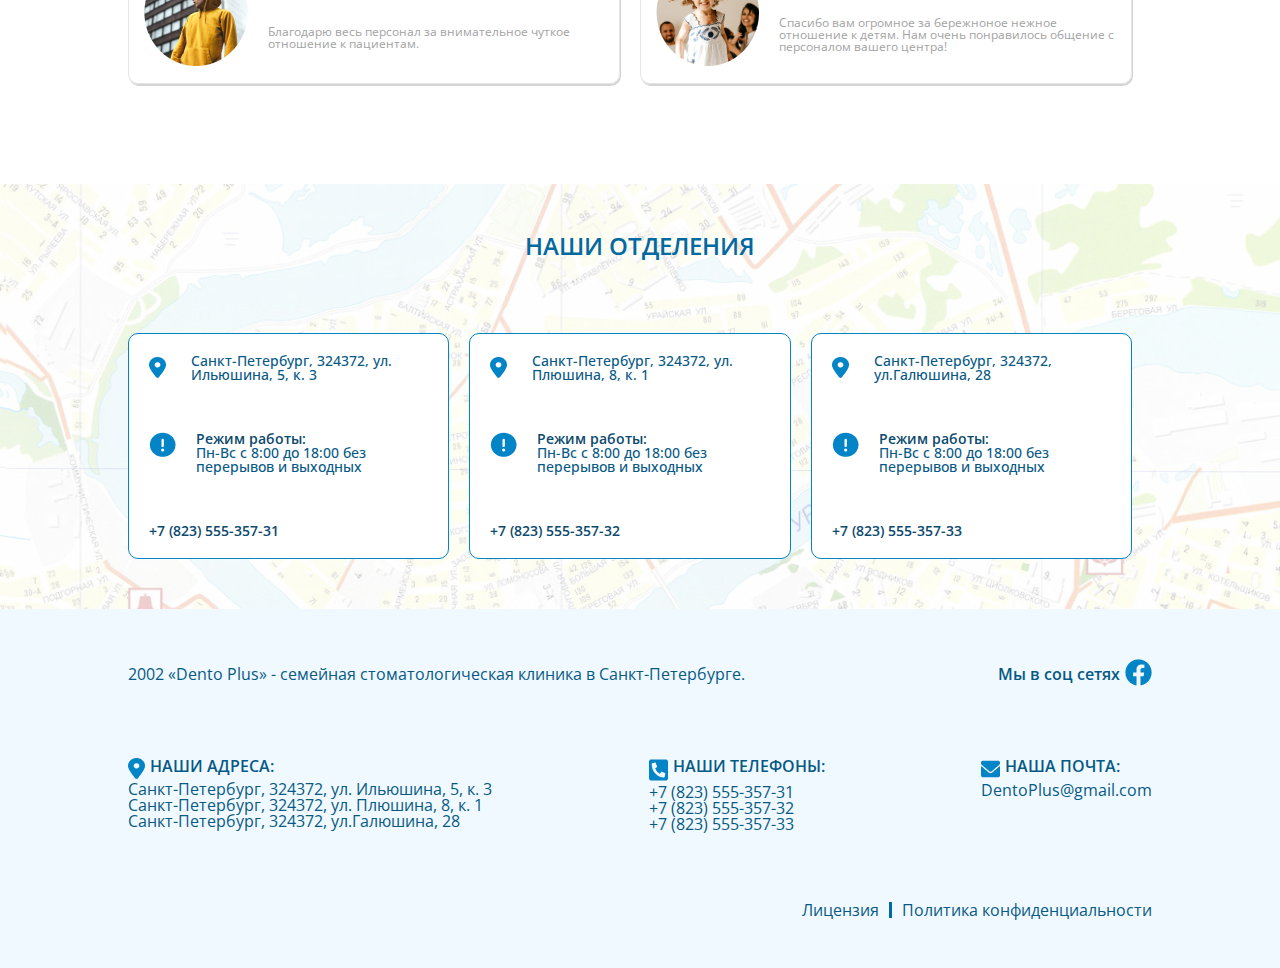
==== commit 3beba9f6: "add script.js and icons" ====
--- a/index.html
+++ b/index.html
@@ -17,7 +17,13 @@
             <div class="head-line">
                 <div class="content">
                     <div class="head-line__items">
-                        <div class="dentoplus">Dento Plus</div>
+                        <div class="dentoplus"><a class="link" href="https://dentoplus-clinic.ru/">Dento Plus</a></div>
+                        <div class="dentoplus-menu__icon">
+                           <img src="dentoplus-images/326672_menu_icon.png" alt=""/>
+                        </div>
+                        <div class="dentoplus-menu__closeicon">
+                            <img src="dentoplus-images/3671740_close_icon.png" alt=""/>
+                        </div>
                     <div class="head-line__navigation">
                         <div class="head-line__navigation_item"><a class="link" href="https://dentoplus-clinic.ru/caries.html">Услуги</a></div>
                         <div class="head-line__navigation_item"><a class="link" href="https://dentoplus-clinic.ru/#aboutclinic">О нас</a></div>
@@ -85,8 +91,8 @@
                 
             </div>
             <div class="about-clinic__area">
-                <div class="content about-clinic__container">
-                    <div class="title about-clinic__container_title" align="center" id="aboutclinic">О КЛИНИКЕ</div>
+                <div class="content about-clinic__container" id="aboutclinic">
+                    <div class="title about-clinic__container_title" align="center">О КЛИНИКЕ</div>
                     <div class="about-clinic__container_text">
                         <p>Клиника Dentо Plus  – это крупнейший стоматологический центр для взрослых и детей, ведущий свою историю с 2002 года.</p>
                         <p>Мы работаем для вас ежедневно, включая выходные и праздничные дни, предоставляя качественное медицинское обслуживание 
@@ -235,6 +241,6 @@
             
         </footer>
     
-
+        <script src="script.js"></script>
     </body>
 </html>--- a/index.css
+++ b/index.css
@@ -52,6 +52,12 @@
     color:var(--primary-color2);
 
 }
+.dentoplus-menu__icon{
+    display: none;
+}
+.dentoplus-menu__closeicon{
+    display: none;
+}
 .link{
     color: var(--primary-color2);
     text-decoration: none;
@@ -135,21 +141,28 @@
     flex-direction: column;
     gap:70px;
     border-radius: 10px;
+    flex-grow: 1;
+    flex-basis: 0;
+    box-shadow: 2px 2px 10px var(--primary-color4);
+    
+    
+    
+}
+.service02{
+    background-image: linear-gradient(to right, var(--primary-color6) 10%, transparent 60%), url(dentoplus-images/service-3.png);
     background-size: cover;
     background-position: center;
-    flex-grow: 1;
-    flex-basis: 0;
-    
-    
-}
-.service02{
-    background-image: url(dentoplus-images/service-3.png);
 }
 .service03{
-    background-image: url(dentoplus-images/service-2.png);
+    background-image: linear-gradient(to right, var(--primary-color6) 10%, transparent 60%), url(dentoplus-images/service-2.png);
+    background-size: cover;
+    background-position: center;
 }
 .service04{
-    background-image: url(dentoplus-images/service-1.png);
+    background-image: linear-gradient(to right, var(--primary-color6) 10%, transparent 60%), url(dentoplus-images/service-1.png);
+    background-size: cover;
+    background-position: center;
+   
 }
 .service-container__item_number{
     font-size: 22px;
@@ -233,9 +246,6 @@
     background-blend-mode: overlay;
 
 }
-.branch-container__background{
-    
-}
 .branch-container__title{
     padding-top:50px;
 }
@@ -368,12 +378,13 @@
     .head-line__items{
         flex-direction: column;
         gap: 10px;
+    
     }
     .head-line__navigation{
         gap:10px;
     }
     .head-line__navigation_item{
-        font-size: 16px;
+        font-size: 14px;
     }
     .headtext-container__title{
         font-size: 32px;
@@ -435,3 +446,11 @@
     }
     
 }
+@media(max-width:320px){
+    .headtext-container__title{
+        font-size: 22px;
+    }
+    .head-line__navigation_item{
+        font-size: 12px;
+    }
+}
